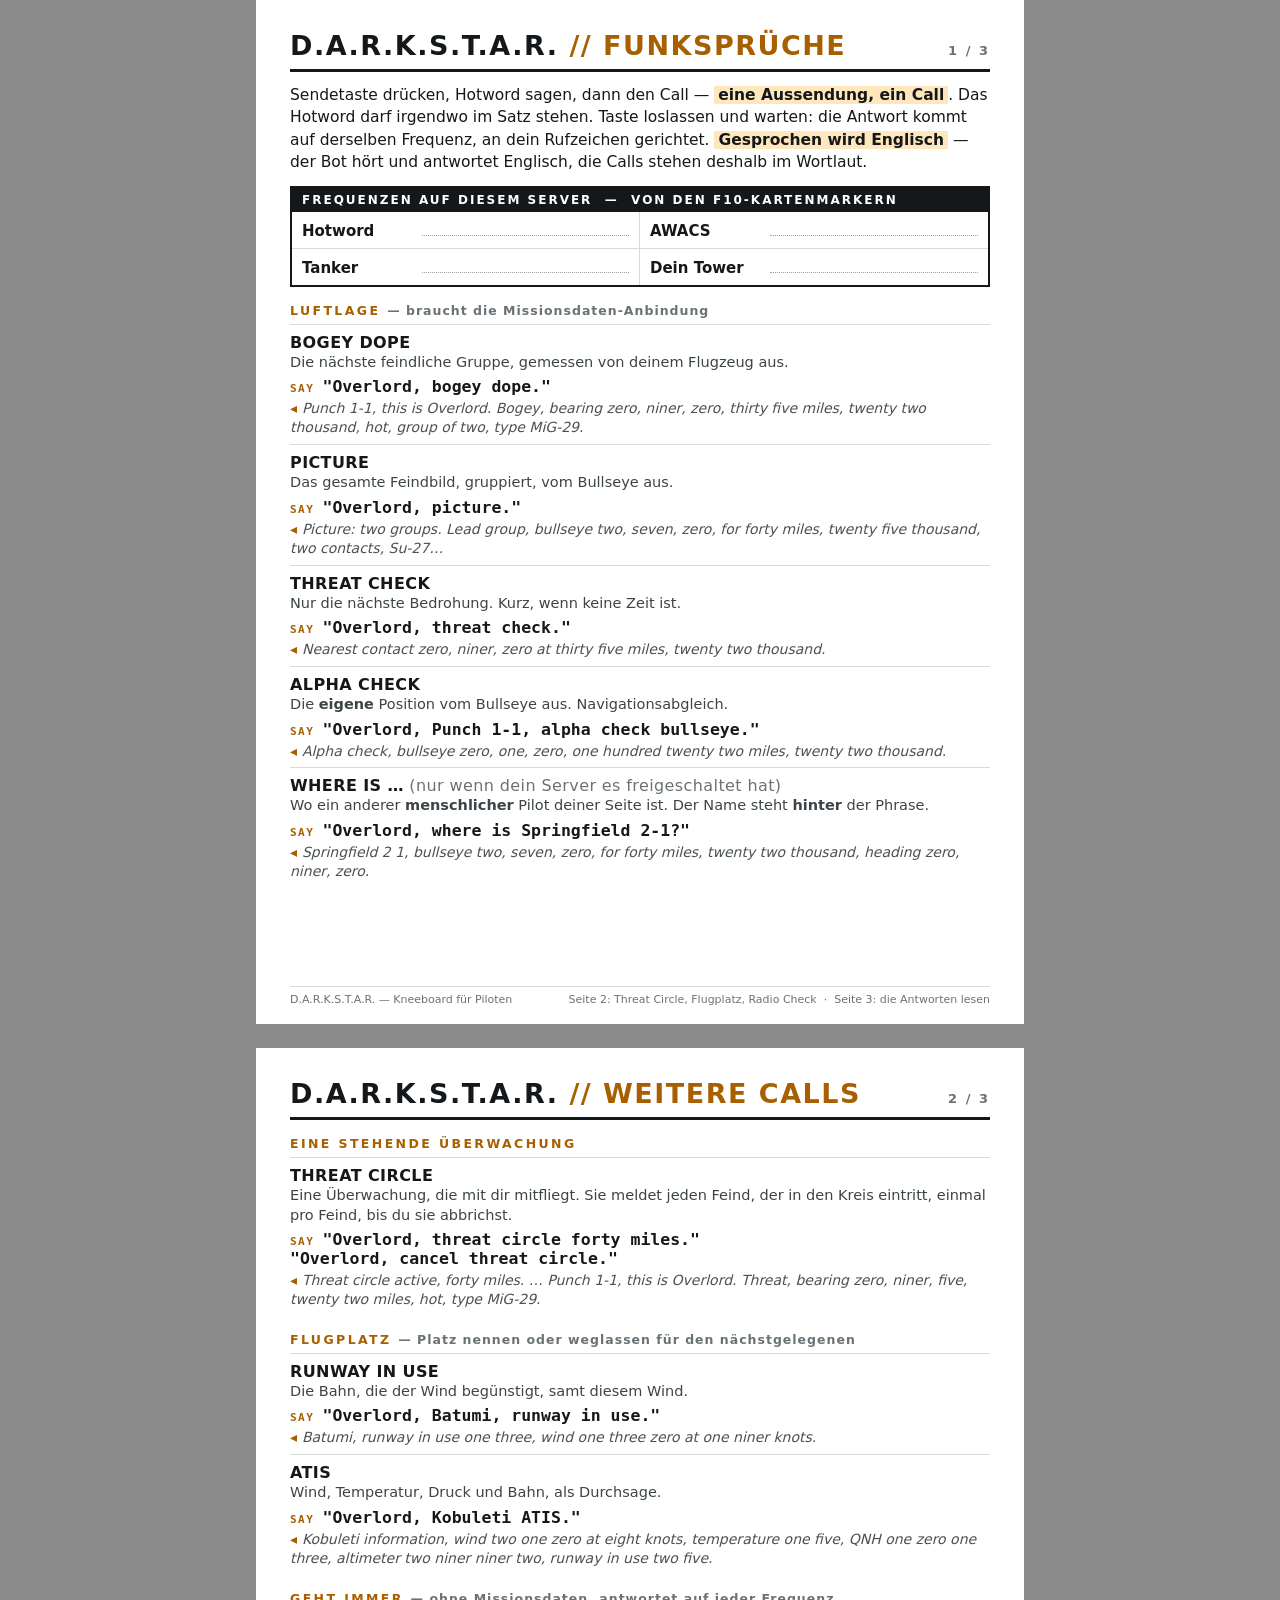
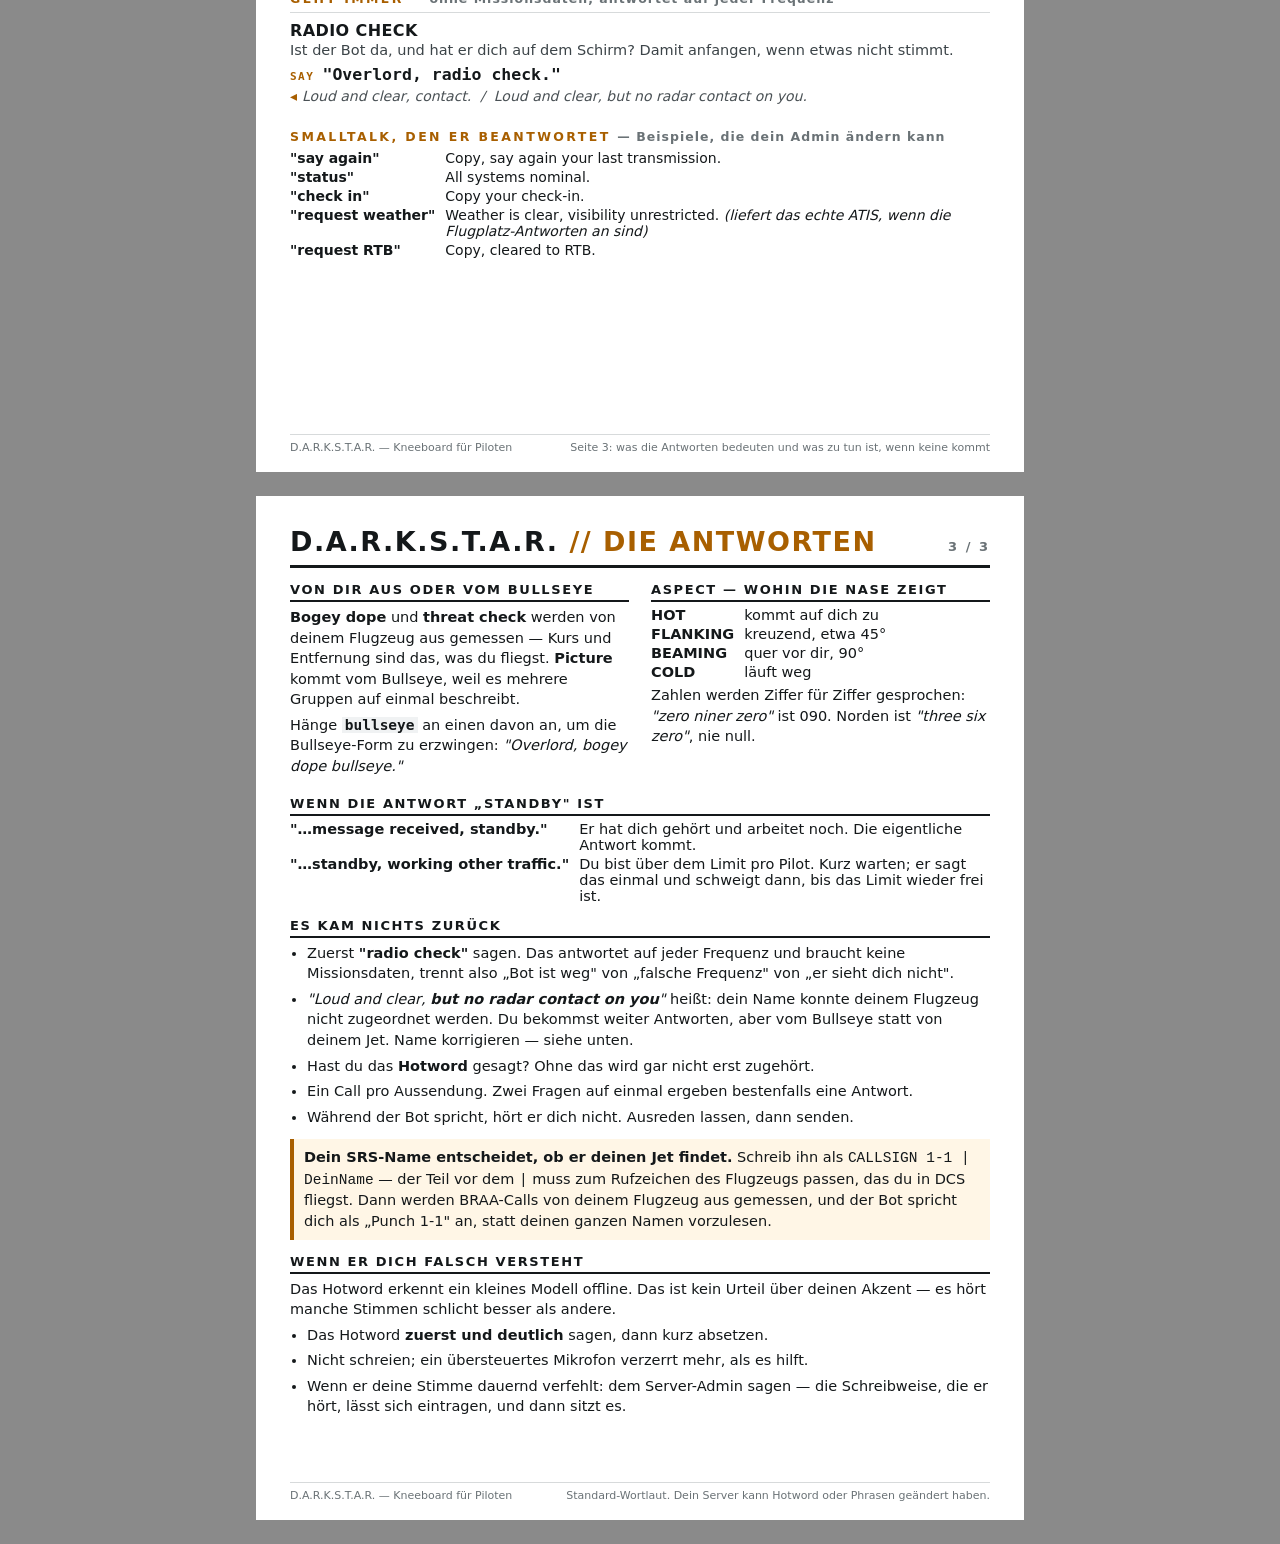
==== docs/kneeboard/darkstar-kneeboard-de.html @ 4b41e277 "docu" ====
<!DOCTYPE html>
<html lang="de">
<head>
<meta charset="utf-8">
<title>D.A.R.K.S.T.A.R. Kneeboard (Deutsch)</title>
<!--
  Die Pilotenseite: was man dem Bot sagt und was zurueckkommt. Die deutsche Fassung.

  WICHTIG: Die Calls selbst bleiben Englisch. Der Bot hoert Englisch und antwortet Englisch -
  eine uebersetzte Ausloesephrase wuerde schlicht nicht erkannt. Uebersetzt ist alles, was
  erklaert; woertlich bleibt alles, was gesagt oder gehoert wird.

  This is the SOURCE. The two PNGs next to it are what goes into DCS, and build-kneeboard.sh
  regenerates them from this file - edit here, re-render, never edit the PNGs.

  Two pages at 768x1024 CSS pixels, rendered at twice that (1536x2048), which is the size DCS
  uses for a kneeboard page. Everything is sized for a cockpit rather than for a monitor: a
  kneeboard is read at a glance, at an angle, while somebody is shooting at you.

  Light background on purpose. It prints as a handout without emptying a cartridge, and it is the
  more legible of the two in a daylit cockpit; the project's dark interface colours would do the
  opposite of both.

  The frequency box is deliberately empty: frequencies are per server, and a number printed here
  that does not match your SRS is worse than a blank line. Fill it in before you hand this out -
  the values are on the F10 map markers the bot writes at mission start.
-->
<style>
  @page { size: 768px 1024px; margin: 0; }

  html, body { margin: 0; padding: 0; background: #8a8a8a; }

  body {
    font-family: "Segoe UI", Tahoma, "DejaVu Sans", Arial, sans-serif;
    color: #14181a;
    -webkit-font-smoothing: antialiased;
  }

  .page {
    position: relative;
    box-sizing: border-box;
    width: 768px;
    height: 1024px;
    padding: 30px 34px 26px;
    background: #ffffff;
    margin: 0 auto 24px;
    overflow: hidden;
  }

  /* Rendering one page at a time: the script below sets this from the URL fragment. With no
     fragment both pages are shown, which is what a browser or a print preview should do. */
  html.only-1 .page:not(#p1), html.only-2 .page:not(#p2),
  html.only-3 .page:not(#p3) { display: none; }
  html.only-1 .page, html.only-2 .page, html.only-3 .page { margin: 0 auto; }

  /* Measuring mode: the page grows with its content instead of clipping it, so the renderer can
     see whether anything would have been cut off. A kneeboard that silently loses its last two
     calls is worse than no kneeboard. */
  html.measure .page { height: auto; min-height: 0; }

  /* ---- masthead ---- */
  .top { display: flex; align-items: baseline; justify-content: space-between;
         border-bottom: 3px solid #14181a; padding-bottom: 8px; }
  .wordmark { font-size: 27px; font-weight: 700; letter-spacing: 1.5px; }
  .wordmark span { color: #a85f00; }
  .pagetag { white-space: nowrap; font-size: 13px; font-weight: 700; letter-spacing: 2px; color: #6a7276; }

  .lede { font-size: 15.5px; line-height: 1.45; margin: 12px 0 0; }
  .lede b { background: #ffe7bd; padding: 0 4px; }

  /* ---- the fill-in frequency box ---- */
  .freqbox { border: 2px solid #14181a; margin-top: 12px; }
  .freqbox h2 { margin: 0; font-size: 12px; letter-spacing: 2px; background: #14181a;
                color: #fff; padding: 5px 10px; font-weight: 700; }
  .freqrows { display: grid; grid-template-columns: 1fr 1fr; }
  .freqrow { display: flex; align-items: baseline; gap: 8px; padding: 8px 10px;
             border-top: 1px solid #d7dadb; font-size: 15px; }
  .freqrow:nth-child(1), .freqrow:nth-child(2) { border-top: 0; }
  .freqrow:nth-child(odd) { border-right: 1px solid #d7dadb; }
  .freqrow .who { font-weight: 700; min-width: 112px; }
  .freqrow .dots { flex: 1; border-bottom: 1px dotted #9aa1a4; height: 15px; }

  /* ---- call list ---- */
  h2.section { font-size: 12.5px; letter-spacing: 2.4px; color: #a85f00;
               margin: 16px 0 6px; font-weight: 700; }
  h2.section .need { color: #6a7276; letter-spacing: 1px; font-weight: 600; }

  .call { border-top: 1px solid #d7dadb; padding: 8px 0 7px; }
  .call:first-of-type { border-top: 2px solid #14181a; }
  .call .name { font-size: 16px; font-weight: 700; letter-spacing: 0.4px; }
  .call .what { font-size: 14.5px; color: #3c4448; margin-top: 1px; line-height: 1.35; }
  .say { font-family: Consolas, "DejaVu Sans Mono", monospace; font-size: 16.5px;
         font-weight: 700; margin-top: 5px; }
  .say::before { content: "SAY  "; color: #a85f00; font-size: 11px; letter-spacing: 1.5px; }
  .reply { font-size: 14px; color: #4a5155; font-style: italic; margin-top: 3px; line-height: 1.35; }
  .reply::before { content: "◂ "; font-style: normal; color: #a85f00; font-weight: 700; }
  .opt { font-style: normal; color: #6a7276; font-weight: 400; }

  /* ---- page 2 blocks ---- */
  .grid2 { display: grid; grid-template-columns: 1fr 1fr; gap: 0 22px; }
  .block { margin-top: 14px; }
  .block h3 { font-size: 13px; letter-spacing: 1.6px; margin: 0 0 5px;
              border-bottom: 2px solid #14181a; padding-bottom: 3px; }
  .block p, .block li { font-size: 14.5px; line-height: 1.42; margin: 5px 0; }
  .block ul { margin: 4px 0; padding-left: 17px; }
  .block code { font-family: Consolas, "DejaVu Sans Mono", monospace; font-weight: 700;
                background: #f0f2f3; padding: 0 3px; }
  .kv { display: grid; grid-template-columns: auto 1fr; gap: 3px 10px; font-size: 14.5px;
        margin-top: 4px; }
  .kv b { white-space: nowrap; }

  .warn { border-left: 4px solid #a85f00; background: #fff6e6; padding: 8px 10px; margin-top: 12px; }
  .warn p { margin: 0; font-size: 14.5px; line-height: 1.42; }

  .foot { position: absolute; left: 34px; right: 34px; bottom: 18px;
          border-top: 1px solid #d7dadb; padding-top: 6px;
          font-size: 11px; color: #6a7276; display: flex; justify-content: space-between; }
</style>
</head>
<body>

<!-- ======================= PAGE 1 — WHAT TO SAY ======================= -->
<section class="page" id="p1">
  <div class="top">
    <div class="wordmark">D.A.R.K.S.T.A.R. <span>// FUNKSPRÜCHE</span></div>
    <div class="pagetag">1 / 3</div>
  </div>

  <p class="lede">
    Sendetaste drücken, Hotword sagen, dann den Call — <b>eine Aussendung, ein Call</b>.
    Das Hotword darf irgendwo im Satz stehen. Taste loslassen und warten: die Antwort kommt auf
    derselben Frequenz, an dein Rufzeichen gerichtet. <b>Gesprochen wird Englisch</b> — der Bot
    hört und antwortet Englisch, die Calls stehen deshalb im Wortlaut.
  </p>

  <div class="freqbox">
    <h2>FREQUENZEN AUF DIESEM SERVER &nbsp;—&nbsp; VON DEN F10-KARTENMARKERN</h2>
    <div class="freqrows">
      <div class="freqrow"><span class="who">Hotword</span><span class="dots"></span></div>
      <div class="freqrow"><span class="who">AWACS</span><span class="dots"></span></div>
      <div class="freqrow"><span class="who">Tanker</span><span class="dots"></span></div>
      <div class="freqrow"><span class="who">Dein Tower</span><span class="dots"></span></div>
    </div>
  </div>

  <h2 class="section">LUFTLAGE <span class="need">— braucht die Missionsdaten-Anbindung</span></h2>

  <div class="call">
    <div class="name">BOGEY DOPE</div>
    <div class="what">Die nächste feindliche Gruppe, gemessen von deinem Flugzeug aus.</div>
    <div class="say">"Overlord, bogey dope."</div>
    <div class="reply">Punch 1-1, this is Overlord. Bogey, bearing zero, niner, zero, thirty five
      miles, twenty two thousand, hot, group of two, type MiG-29.</div>
  </div>

  <div class="call">
    <div class="name">PICTURE</div>
    <div class="what">Das gesamte Feindbild, gruppiert, vom Bullseye aus.</div>
    <div class="say">"Overlord, picture."</div>
    <div class="reply">Picture: two groups. Lead group, bullseye two, seven, zero, for forty miles,
      twenty five thousand, two contacts, Su-27…</div>
  </div>

  <div class="call">
    <div class="name">THREAT CHECK</div>
    <div class="what">Nur die nächste Bedrohung. Kurz, wenn keine Zeit ist.</div>
    <div class="say">"Overlord, threat check."</div>
    <div class="reply">Nearest contact zero, niner, zero at thirty five miles, twenty two thousand.</div>
  </div>

  <div class="call">
    <div class="name">ALPHA CHECK</div>
    <div class="what">Die <b>eigene</b> Position vom Bullseye aus. Navigationsabgleich.</div>
    <div class="say">"Overlord, Punch 1-1, alpha check bullseye."</div>
    <div class="reply">Alpha check, bullseye zero, one, zero, one hundred twenty two miles,
      twenty two thousand.</div>
  </div>


  <div class="call">
    <div class="name">WHERE IS …<span class="opt"> (nur wenn dein Server es freigeschaltet hat)</span></div>
    <div class="what">Wo ein anderer <b>menschlicher</b> Pilot deiner Seite ist. Der Name steht
      <b>hinter</b> der Phrase.</div>
    <div class="say">"Overlord, where is Springfield 2-1?"</div>
    <div class="reply">Springfield 2 1, bullseye two, seven, zero, for forty miles, twenty two
      thousand, heading zero, niner, zero.</div>
  </div>


  <div class="foot">
    <span>D.A.R.K.S.T.A.R. — Kneeboard für Piloten</span>
    <span>Seite 2: Threat Circle, Flugplatz, Radio Check &nbsp;·&nbsp; Seite 3: die Antworten lesen</span>
  </div>
</section>

<!-- ======================= PAGE 2 — POSITION, WATCH, AIRFIELD ======================= -->
<section class="page" id="p2">
  <div class="top">
    <div class="wordmark">D.A.R.K.S.T.A.R. <span>// WEITERE CALLS</span></div>
    <div class="pagetag">2 / 3</div>
  </div>

  <h2 class="section">EINE STEHENDE ÜBERWACHUNG</h2>

  <div class="call">
    <div class="name">THREAT CIRCLE</div>
    <div class="what">Eine Überwachung, die mit dir mitfliegt. Sie meldet jeden Feind, der in den
      Kreis eintritt, einmal pro Feind, bis du sie abbrichst.</div>
    <div class="say">"Overlord, threat circle forty miles."<br>"Overlord, cancel threat circle."</div>
    <div class="reply">Threat circle active, forty miles. … Punch 1-1, this is Overlord. Threat,
      bearing zero, niner, five, twenty two miles, hot, type MiG-29.</div>
  </div>

  <h2 class="section">FLUGPLATZ <span class="need">— Platz nennen oder weglassen für den nächstgelegenen</span></h2>

  <div class="call">
    <div class="name">RUNWAY IN USE</div>
    <div class="what">Die Bahn, die der Wind begünstigt, samt diesem Wind.</div>
    <div class="say">"Overlord, Batumi, runway in use."</div>
    <div class="reply">Batumi, runway in use one three, wind one three zero at one niner knots.</div>
  </div>

  <div class="call">
    <div class="name">ATIS</div>
    <div class="what">Wind, Temperatur, Druck und Bahn, als Durchsage.</div>
    <div class="say">"Overlord, Kobuleti ATIS."</div>
    <div class="reply">Kobuleti information, wind two one zero at eight knots, temperature one five,
      QNH one zero one three, altimeter two niner niner two, runway in use two five.</div>
  </div>

  <h2 class="section">GEHT IMMER <span class="need">— ohne Missionsdaten, antwortet auf jeder Frequenz</span></h2>

  <div class="call">
    <div class="name">RADIO CHECK</div>
    <div class="what">Ist der Bot da, und hat er dich auf dem Schirm? Damit anfangen, wenn etwas
      nicht stimmt.</div>
    <div class="say">"Overlord, radio check."</div>
    <div class="reply">Loud and clear, contact. &nbsp;/&nbsp; Loud and clear, but no radar contact on you.</div>
  </div>

  <h2 class="section">SMALLTALK, DEN ER BEANTWORTET <span class="need">— Beispiele, die dein Admin ändern kann</span></h2>
  <div class="kv" style="font-size:14px;margin-top:6px">
    <b>"say again"</b><span>Copy, say again your last transmission.</span>
    <b>"status"</b><span>All systems nominal.</span>
    <b>"check in"</b><span>Copy your check-in.</span>
    <b>"request weather"</b><span>Weather is clear, visibility unrestricted. <i>(liefert das echte ATIS, wenn die Flugplatz-Antworten an sind)</i></span>
    <b>"request RTB"</b><span>Copy, cleared to RTB.</span>
  </div>

  <div class="foot">
    <span>D.A.R.K.S.T.A.R. — Kneeboard für Piloten</span>
    <span>Seite 3: was die Antworten bedeuten und was zu tun ist, wenn keine kommt</span>
  </div>
</section>

<!-- ======================= PAGE 3 — READING THE ANSWER ======================= -->
<section class="page" id="p3">
  <div class="top">
    <div class="wordmark">D.A.R.K.S.T.A.R. <span>// DIE ANTWORTEN</span></div>
    <div class="pagetag">3 / 3</div>
  </div>

  <div class="grid2">
    <div class="block">
      <h3>VON DIR AUS ODER VOM BULLSEYE</h3>
      <p><b>Bogey dope</b> und <b>threat check</b> werden von deinem Flugzeug aus gemessen — Kurs
        und Entfernung sind das, was du fliegst. <b>Picture</b> kommt vom Bullseye, weil es mehrere
        Gruppen auf einmal beschreibt.</p>
      <p>Hänge <code>bullseye</code> an einen davon an, um die Bullseye-Form zu erzwingen:
        <i>"Overlord, bogey dope bullseye."</i></p>
    </div>

    <div class="block">
      <h3>ASPECT — WOHIN DIE NASE ZEIGT</h3>
      <div class="kv">
        <b>HOT</b><span>kommt auf dich zu</span>
        <b>FLANKING</b><span>kreuzend, etwa 45°</span>
        <b>BEAMING</b><span>quer vor dir, 90°</span>
        <b>COLD</b><span>läuft weg</span>
      </div>
      <p>Zahlen werden Ziffer für Ziffer gesprochen: <i>"zero niner zero"</i> ist 090. Norden ist
        <i>"three six zero"</i>, nie null.</p>
    </div>
  </div>

  <div class="block">
    <h3>WENN DIE ANTWORT „STANDBY" IST</h3>
    <div class="kv">
      <b>"…message received, standby."</b>
      <span>Er hat dich gehört und arbeitet noch. Die eigentliche Antwort kommt.</span>
      <b>"…standby, working other traffic."</b>
      <span>Du bist über dem Limit pro Pilot. Kurz warten; er sagt das einmal und schweigt dann,
        bis das Limit wieder frei ist.</span>
    </div>
  </div>

  <div class="block">
    <h3>ES KAM NICHTS ZURÜCK</h3>
    <ul>
      <li>Zuerst <b>"radio check"</b> sagen. Das antwortet auf jeder Frequenz und braucht keine
        Missionsdaten, trennt also „Bot ist weg" von „falsche Frequenz" von „er sieht dich
        nicht".</li>
      <li><i>"Loud and clear, <b>but no radar contact on you</b>"</i> heißt: dein Name konnte deinem
        Flugzeug nicht zugeordnet werden. Du bekommst weiter Antworten, aber vom Bullseye statt
        von deinem Jet. Name korrigieren — siehe unten.</li>
      <li>Hast du das <b>Hotword</b> gesagt? Ohne das wird gar nicht erst zugehört.</li>
      <li>Ein Call pro Aussendung. Zwei Fragen auf einmal ergeben bestenfalls eine Antwort.</li>
      <li>Während der Bot spricht, hört er dich nicht. Ausreden lassen, dann senden.</li>
    </ul>
  </div>

  <div class="warn">
    <p><b>Dein SRS-Name entscheidet, ob er deinen Jet findet.</b> Schreib ihn als
      <code>CALLSIGN 1-1 | DeinName</code> — der Teil vor dem <code>|</code> muss zum Rufzeichen
      des Flugzeugs passen, das du in DCS fliegst. Dann werden BRAA-Calls von deinem Flugzeug aus
      gemessen, und der Bot spricht dich als „Punch 1-1" an, statt deinen ganzen Namen
      vorzulesen.</p>
  </div>

  <div>
    <div class="block">
      <h3>WENN ER DICH FALSCH VERSTEHT</h3>
      <p>Das Hotword erkennt ein kleines Modell offline. Das ist kein Urteil über deinen Akzent —
        es hört manche Stimmen schlicht besser als andere.</p>
      <ul>
        <li>Das Hotword <b>zuerst und deutlich</b> sagen, dann kurz absetzen.</li>
        <li>Nicht schreien; ein übersteuertes Mikrofon verzerrt mehr, als es hilft.</li>
        <li>Wenn er deine Stimme dauernd verfehlt: dem Server-Admin sagen — die Schreibweise, die er
          hört, lässt sich eintragen, und dann sitzt es.</li>
      </ul>
    </div>
  </div>

  <div class="foot">
    <span>D.A.R.K.S.T.A.R. — Kneeboard für Piloten</span>
    <span>Standard-Wortlaut. Dein Server kann Hotword oder Phrasen geändert haben.</span>
  </div>
</section>

<script>
  // Lets the renderer grab one page at a time (…#p1), and measure it with the height released
  // (…#p1-measure) so an overflow can be detected instead of being silently cut off. Without a
  // fragment all three pages show, which is what you want in a browser and in a print preview.
  var hash = location.hash.replace('#', '');
  var measuring = hash.endsWith('-measure');
  var page = hash.replace('-measure', '').replace('p', '');

  if (page === '1' || page === '2' || page === '3') {
    document.documentElement.className = 'only-' + page + (measuring ? ' measure' : '');
  }
</script>
</body>
</html>
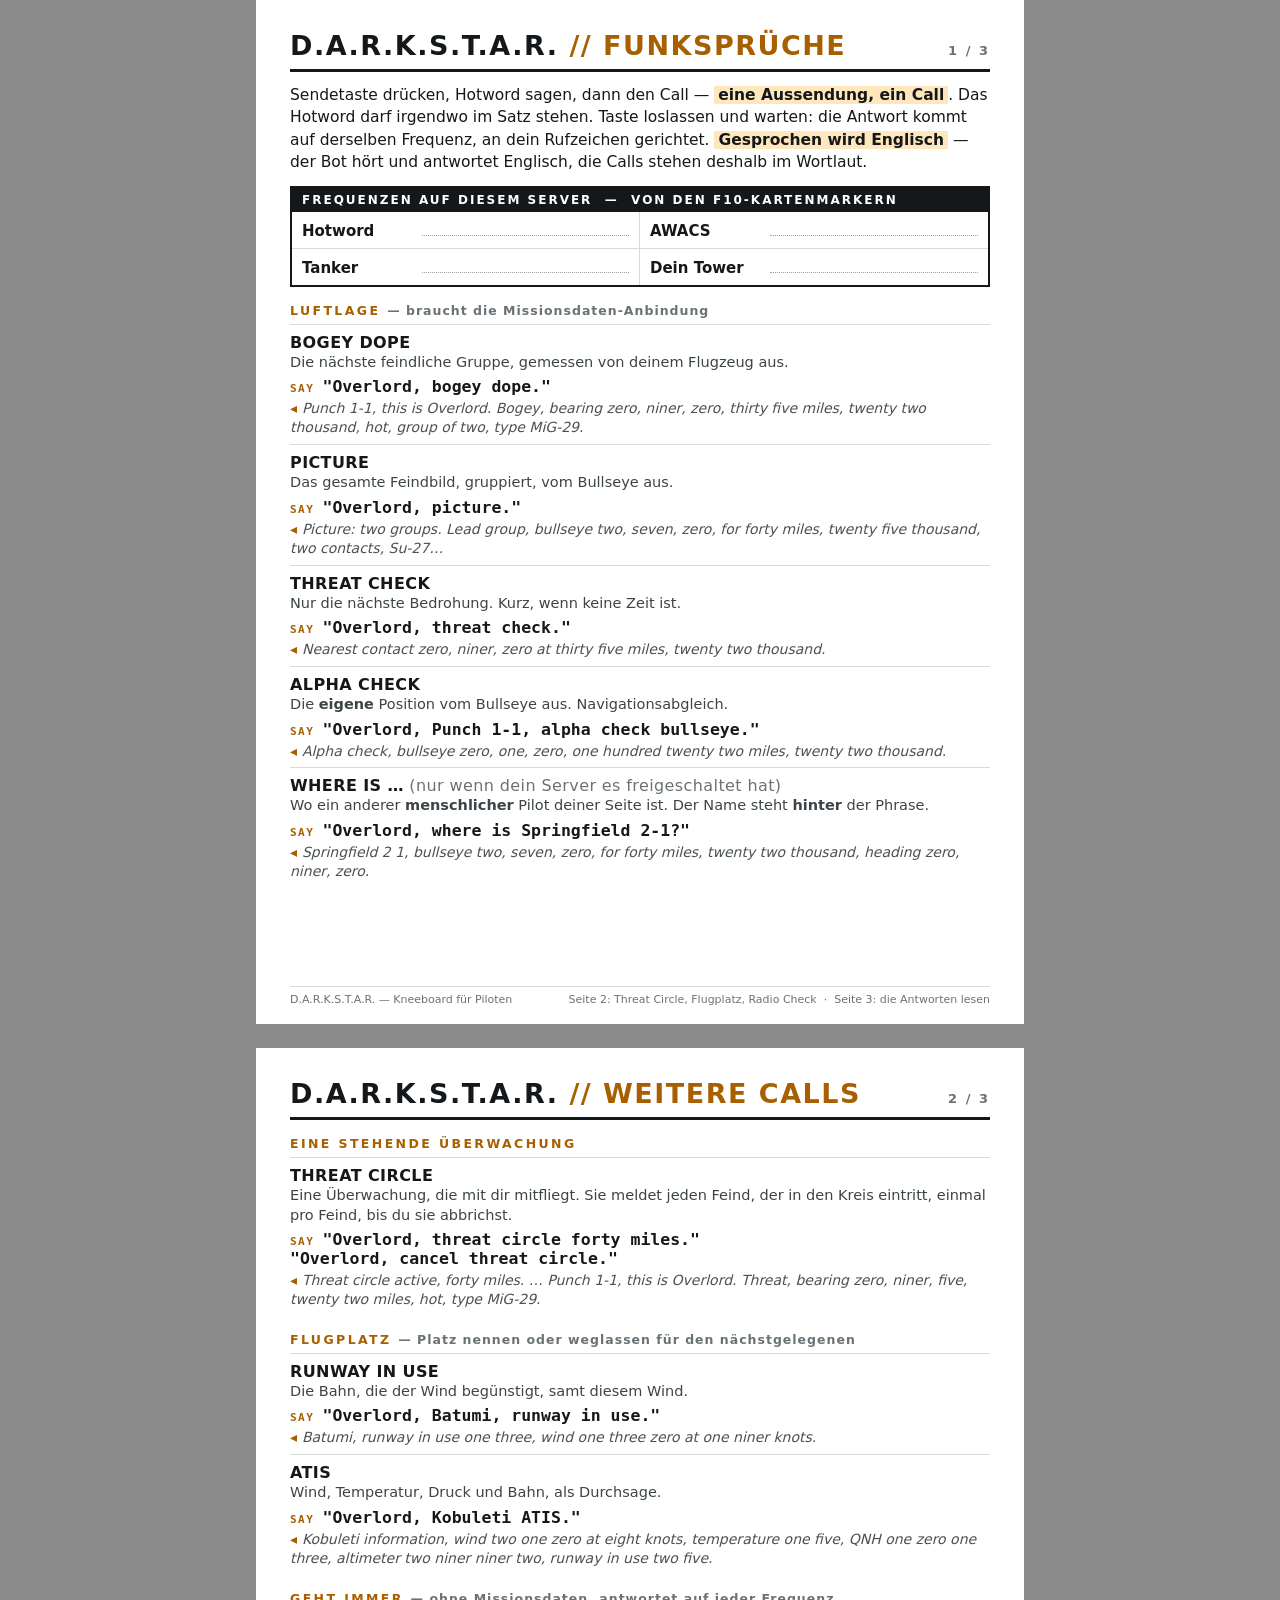
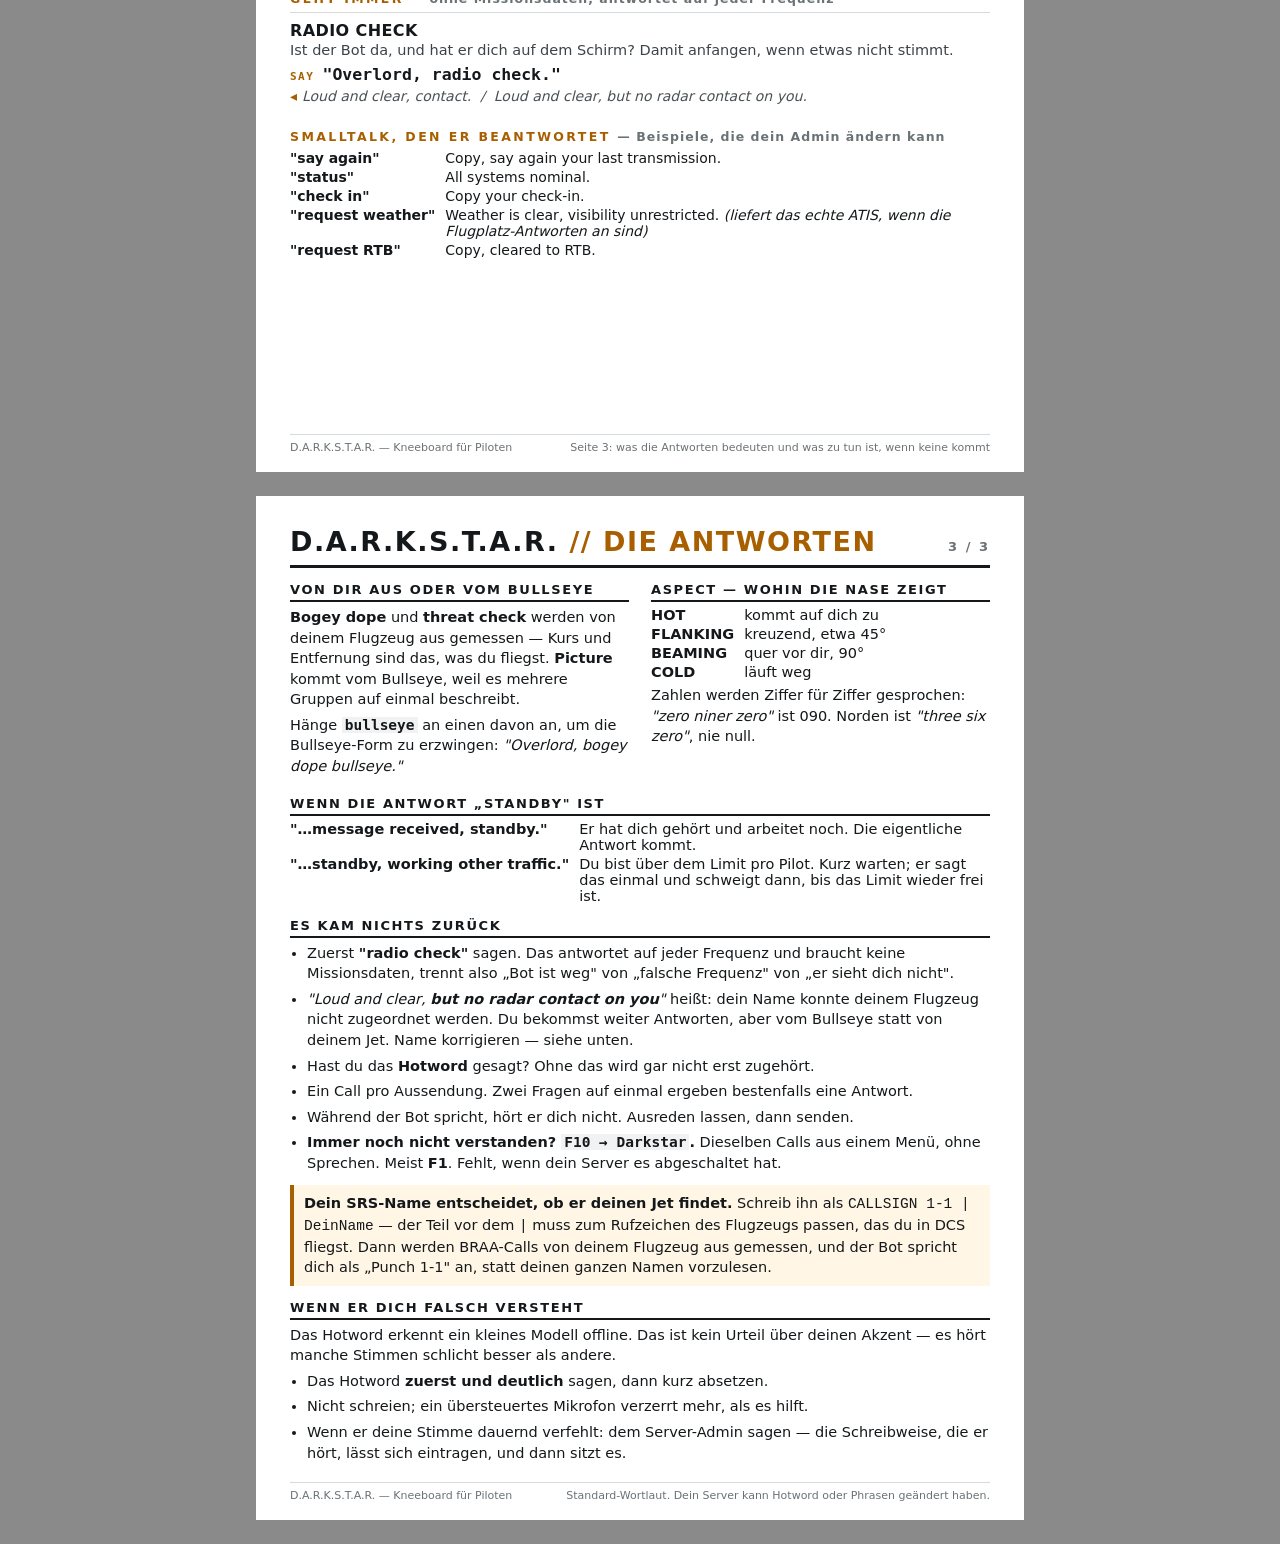
==== commit 22e2a9a7: "voice opti." ====
--- a/docs/kneeboard/darkstar-kneeboard-de.html
+++ b/docs/kneeboard/darkstar-kneeboard-de.html
@@ -306,6 +306,8 @@
       <li>Hast du das <b>Hotword</b> gesagt? Ohne das wird gar nicht erst zugehört.</li>
       <li>Ein Call pro Aussendung. Zwei Fragen auf einmal ergeben bestenfalls eine Antwort.</li>
       <li>Während der Bot spricht, hört er dich nicht. Ausreden lassen, dann senden.</li>
+      <li><b>Immer noch nicht verstanden? <code>F10 &rarr; Darkstar</code>.</b> Dieselben Calls aus
+        einem Men&uuml;, ohne Sprechen. Meist <b>F1</b>. Fehlt, wenn dein Server es abgeschaltet hat.</li>
     </ul>
   </div>
 
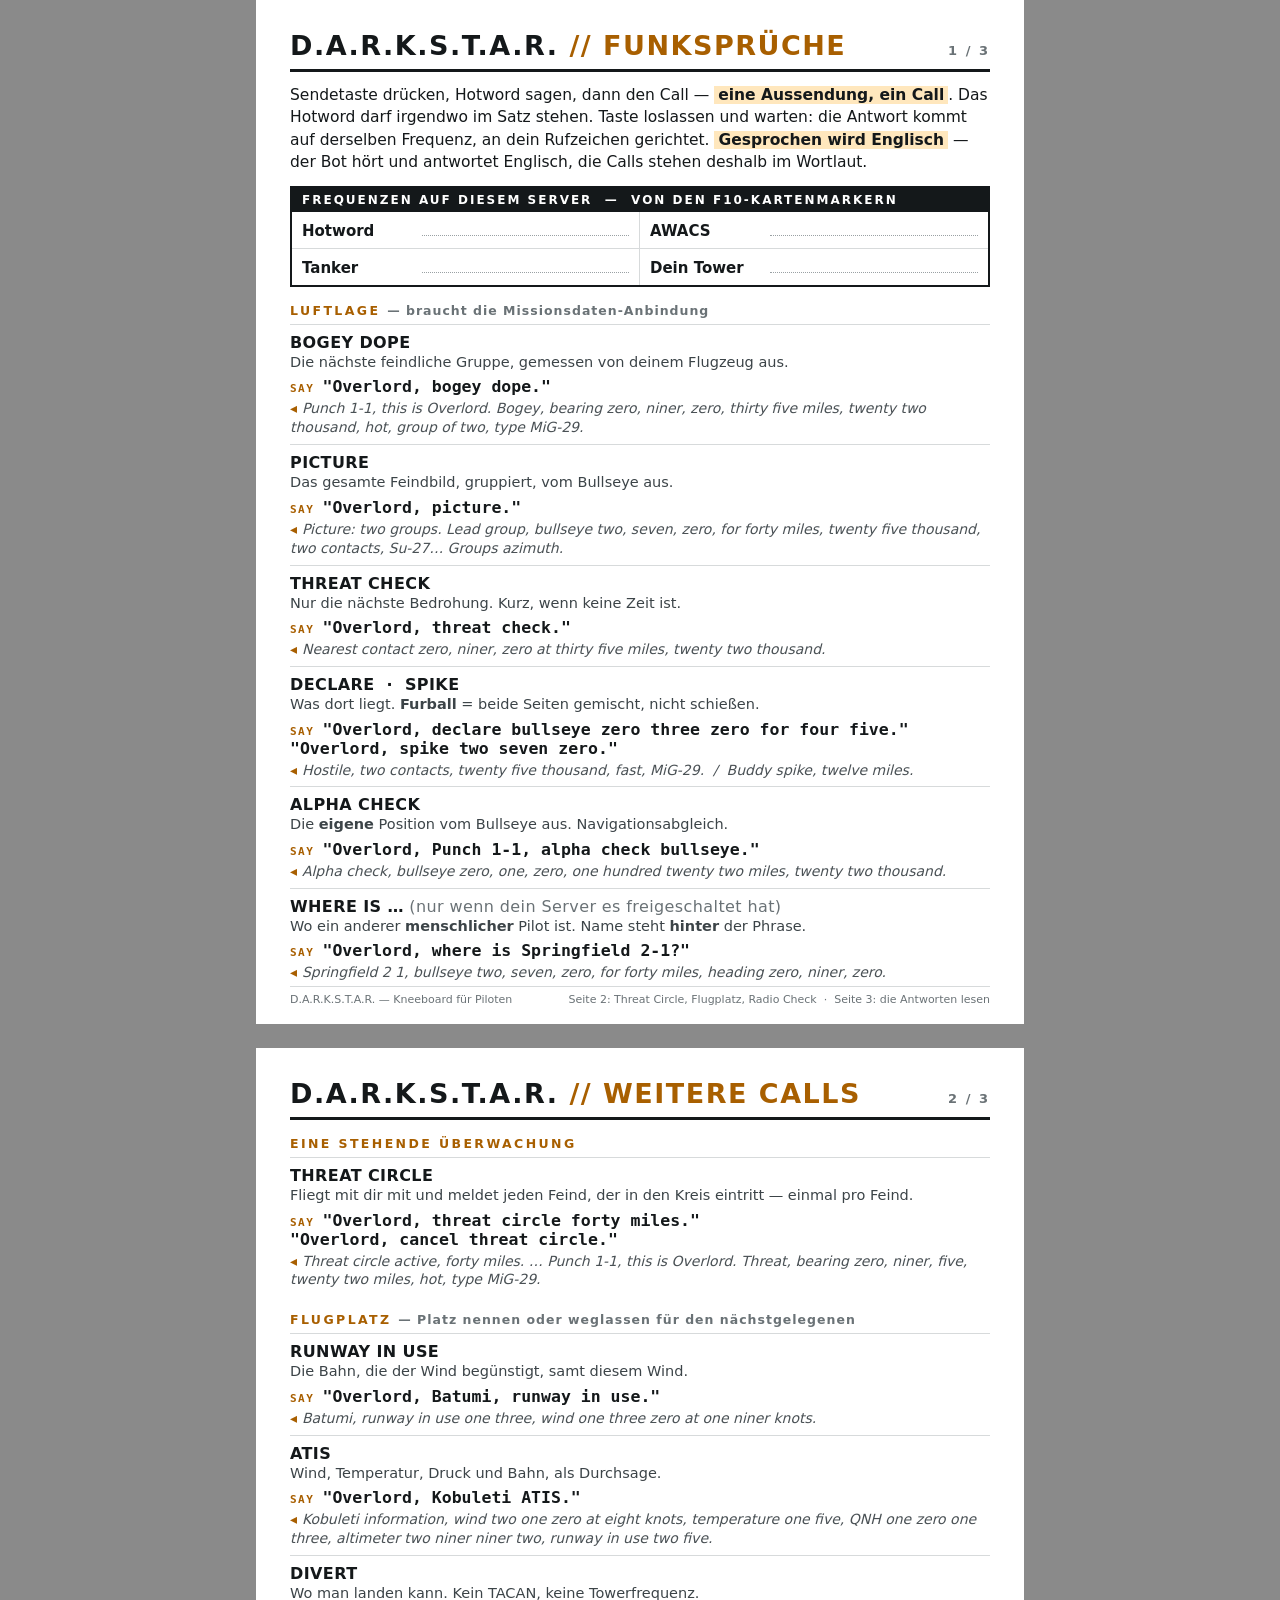
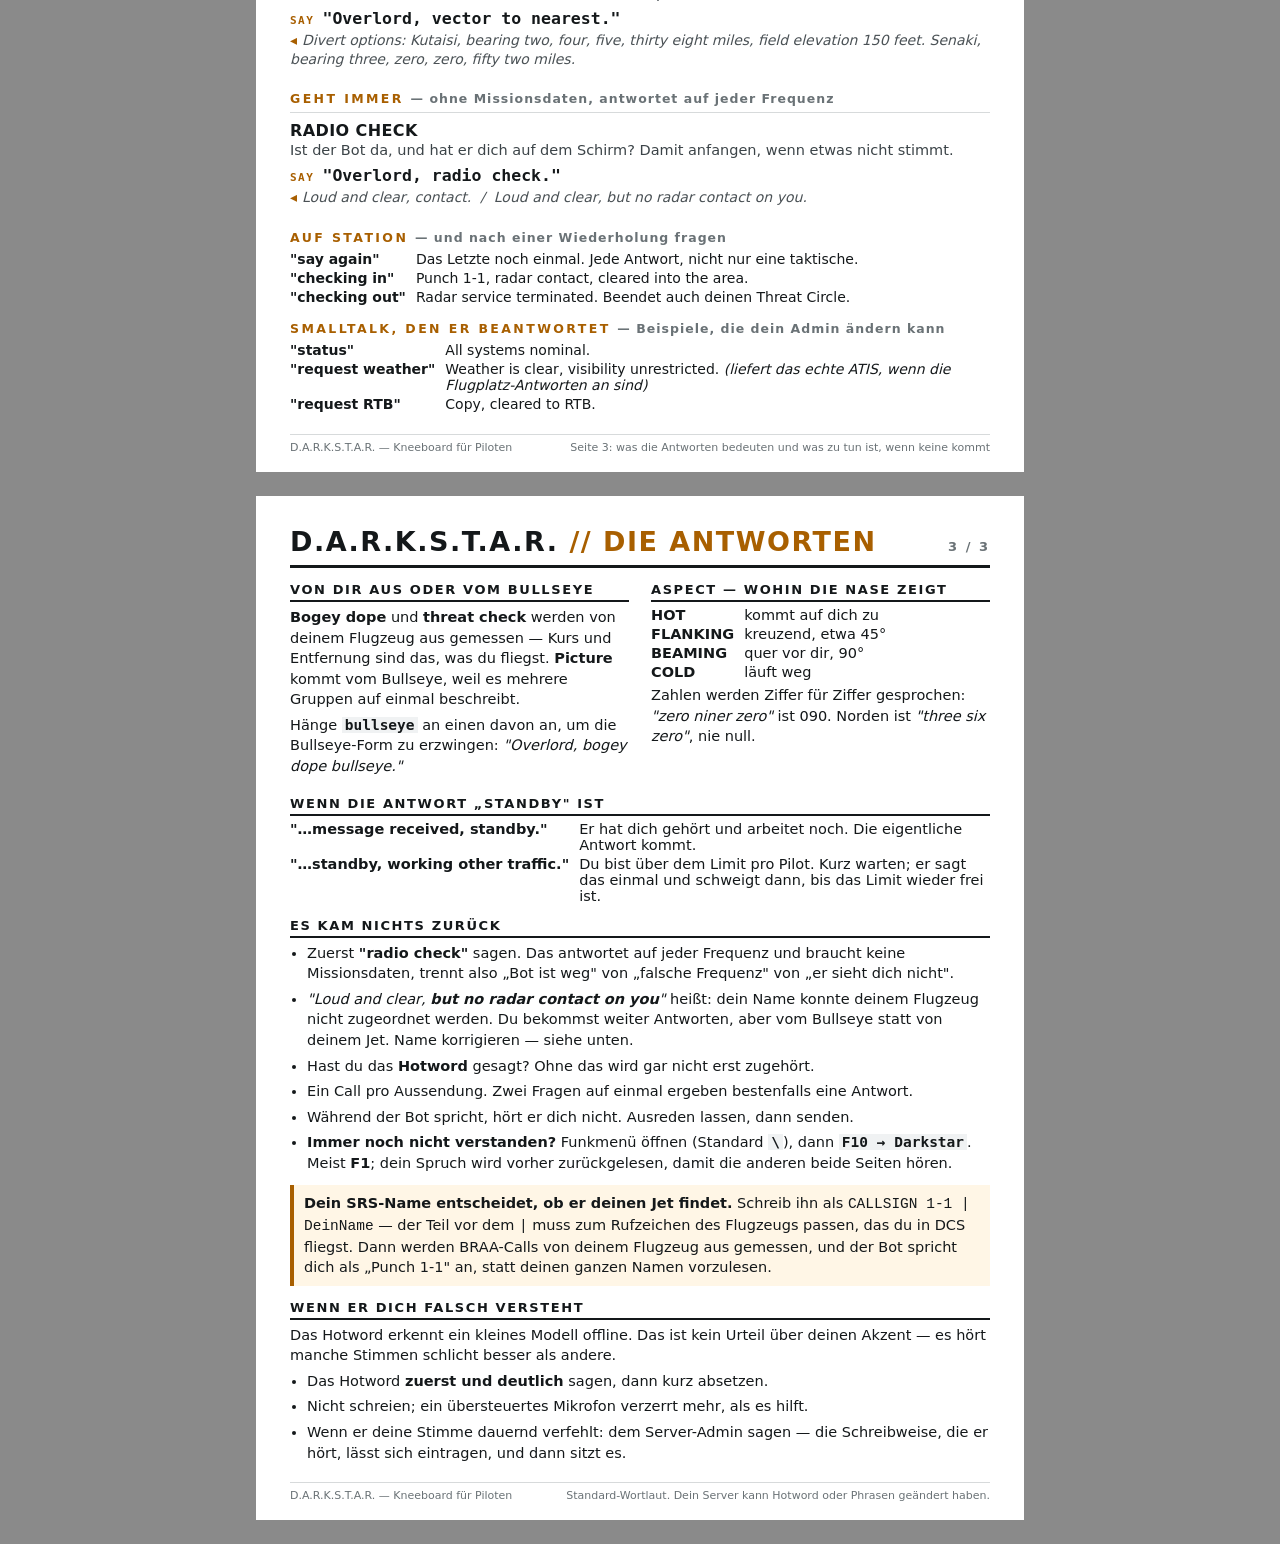
==== commit dd017e35: "update" ====
--- a/docs/kneeboard/darkstar-kneeboard-de.html
+++ b/docs/kneeboard/darkstar-kneeboard-de.html
@@ -158,7 +158,7 @@
     <div class="what">Das gesamte Feindbild, gruppiert, vom Bullseye aus.</div>
     <div class="say">"Overlord, picture."</div>
     <div class="reply">Picture: two groups. Lead group, bullseye two, seven, zero, for forty miles,
-      twenty five thousand, two contacts, Su-27…</div>
+      twenty five thousand, two contacts, Su-27… Groups azimuth.</div>
   </div>
 
   <div class="call">
@@ -166,6 +166,13 @@
     <div class="what">Nur die nächste Bedrohung. Kurz, wenn keine Zeit ist.</div>
     <div class="say">"Overlord, threat check."</div>
     <div class="reply">Nearest contact zero, niner, zero at thirty five miles, twenty two thousand.</div>
+  </div>
+
+  <div class="call">
+    <div class="name">DECLARE &nbsp;·&nbsp; SPIKE</div>
+    <div class="what">Was dort liegt. <b>Furball</b> = beide Seiten gemischt, nicht schießen.</div>
+    <div class="say">"Overlord, declare bullseye zero three zero for four five."<br>"Overlord, spike two seven zero."</div>
+    <div class="reply">Hostile, two contacts, twenty five thousand, fast, MiG-29. &nbsp;/&nbsp; Buddy spike, twelve miles.</div>
   </div>
 
   <div class="call">
@@ -179,11 +186,9 @@
 
   <div class="call">
     <div class="name">WHERE IS …<span class="opt"> (nur wenn dein Server es freigeschaltet hat)</span></div>
-    <div class="what">Wo ein anderer <b>menschlicher</b> Pilot deiner Seite ist. Der Name steht
-      <b>hinter</b> der Phrase.</div>
+    <div class="what">Wo ein anderer <b>menschlicher</b> Pilot ist. Name steht <b>hinter</b> der Phrase.</div>
     <div class="say">"Overlord, where is Springfield 2-1?"</div>
-    <div class="reply">Springfield 2 1, bullseye two, seven, zero, for forty miles, twenty two
-      thousand, heading zero, niner, zero.</div>
+    <div class="reply">Springfield 2 1, bullseye two, seven, zero, for forty miles, heading zero, niner, zero.</div>
   </div>
 
 
@@ -204,8 +209,7 @@
 
   <div class="call">
     <div class="name">THREAT CIRCLE</div>
-    <div class="what">Eine Überwachung, die mit dir mitfliegt. Sie meldet jeden Feind, der in den
-      Kreis eintritt, einmal pro Feind, bis du sie abbrichst.</div>
+    <div class="what">Fliegt mit dir mit und meldet jeden Feind, der in den Kreis eintritt — einmal pro Feind.</div>
     <div class="say">"Overlord, threat circle forty miles."<br>"Overlord, cancel threat circle."</div>
     <div class="reply">Threat circle active, forty miles. … Punch 1-1, this is Overlord. Threat,
       bearing zero, niner, five, twenty two miles, hot, type MiG-29.</div>
@@ -228,6 +232,14 @@
       QNH one zero one three, altimeter two niner niner two, runway in use two five.</div>
   </div>
 
+  <div class="call">
+    <div class="name">DIVERT</div>
+    <div class="what">Wo man landen kann. Kein TACAN, keine Towerfrequenz.</div>
+    <div class="say">"Overlord, vector to nearest."</div>
+    <div class="reply">Divert options: Kutaisi, bearing two, four, five, thirty eight miles, field
+      elevation 150 feet. Senaki, bearing three, zero, zero, fifty two miles.</div>
+  </div>
+
   <h2 class="section">GEHT IMMER <span class="need">— ohne Missionsdaten, antwortet auf jeder Frequenz</span></h2>
 
   <div class="call">
@@ -238,11 +250,16 @@
     <div class="reply">Loud and clear, contact. &nbsp;/&nbsp; Loud and clear, but no radar contact on you.</div>
   </div>
 
+  <h2 class="section">AUF STATION <span class="need">— und nach einer Wiederholung fragen</span></h2>
+  <div class="kv" style="font-size:14px;margin-top:6px">
+    <b>"say again"</b><span>Das Letzte noch einmal. Jede Antwort, nicht nur eine taktische.</span>
+    <b>"checking in"</b><span>Punch 1-1, radar contact, cleared into the area.</span>
+    <b>"checking out"</b><span>Radar service terminated. Beendet auch deinen Threat Circle.</span>
+  </div>
+
   <h2 class="section">SMALLTALK, DEN ER BEANTWORTET <span class="need">— Beispiele, die dein Admin ändern kann</span></h2>
   <div class="kv" style="font-size:14px;margin-top:6px">
-    <b>"say again"</b><span>Copy, say again your last transmission.</span>
     <b>"status"</b><span>All systems nominal.</span>
-    <b>"check in"</b><span>Copy your check-in.</span>
     <b>"request weather"</b><span>Weather is clear, visibility unrestricted. <i>(liefert das echte ATIS, wenn die Flugplatz-Antworten an sind)</i></span>
     <b>"request RTB"</b><span>Copy, cleared to RTB.</span>
   </div>
@@ -306,8 +323,9 @@
       <li>Hast du das <b>Hotword</b> gesagt? Ohne das wird gar nicht erst zugehört.</li>
       <li>Ein Call pro Aussendung. Zwei Fragen auf einmal ergeben bestenfalls eine Antwort.</li>
       <li>Während der Bot spricht, hört er dich nicht. Ausreden lassen, dann senden.</li>
-      <li><b>Immer noch nicht verstanden? <code>F10 &rarr; Darkstar</code>.</b> Dieselben Calls aus
-        einem Men&uuml;, ohne Sprechen. Meist <b>F1</b>. Fehlt, wenn dein Server es abgeschaltet hat.</li>
+      <li><b>Immer noch nicht verstanden?</b> Funkmen&uuml; &ouml;ffnen (Standard <code>\</code>), dann
+        <code>F10 &rarr; Darkstar</code>. Meist <b>F1</b>; dein Spruch wird vorher zur&uuml;ckgelesen,
+        damit die anderen beide Seiten h&ouml;ren.</li>
     </ul>
   </div>
 
